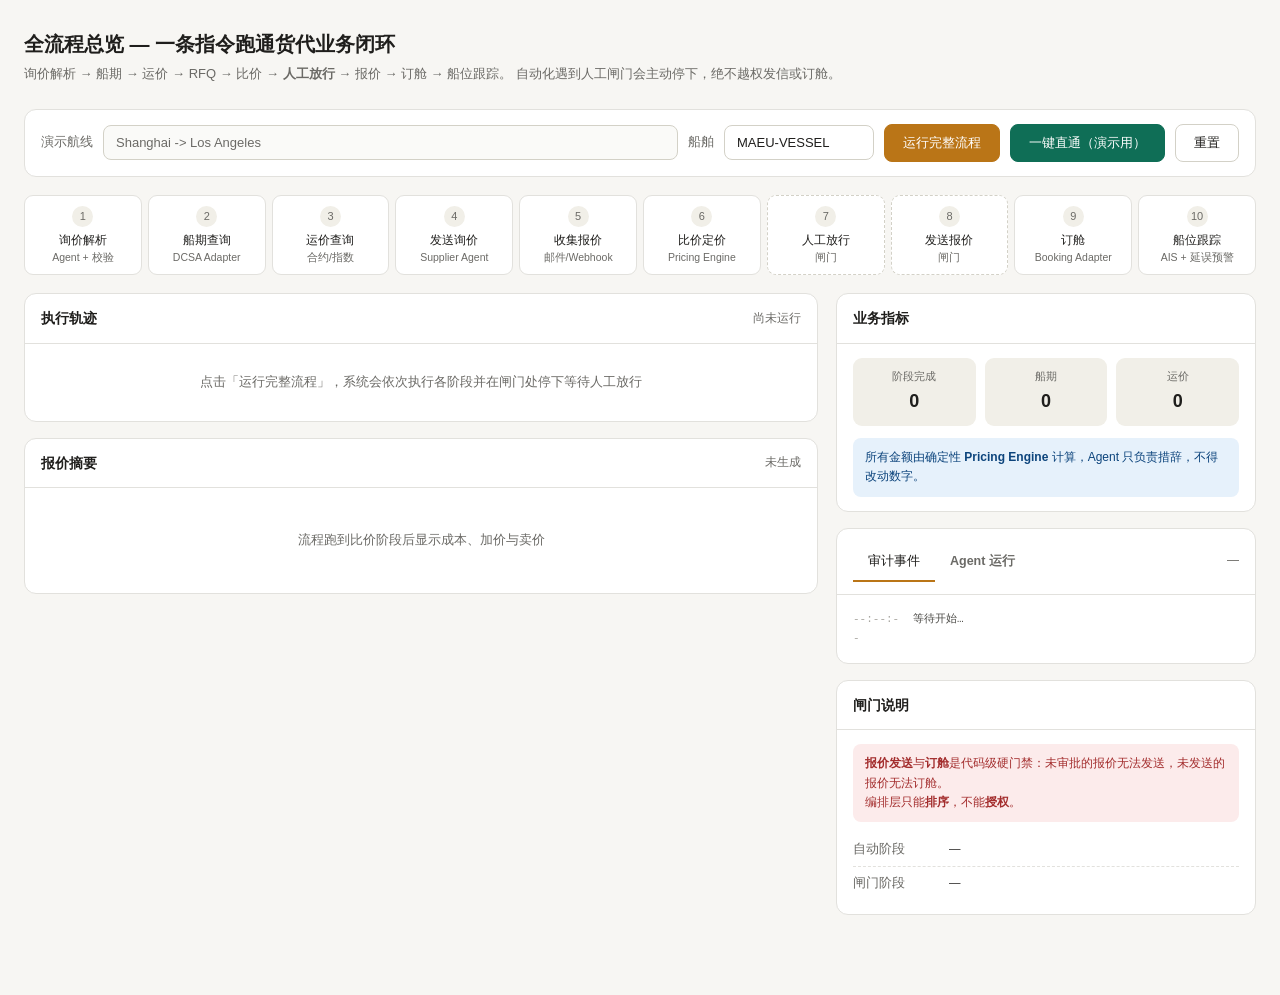
==== demo_client/overview.html @ 9f76ac82 "feat: production-grade multi-agent freight forwarding platform (v1.0.0-rc2) International freight fo" ====
<!doctype html>
<html lang="zh-CN">
<head>
<meta charset="utf-8">
<meta name="viewport" content="width=device-width, initial-scale=1">
<title>全流程总览 — AI Freight Forwarder</title>
<style>
:root{
  --bg:#F7F6F3; --panel:#FFFFFF; --ink:#1F1E1C; --muted:#6B6A66;
  --line:#E2E1DD; --line2:#D3D1C7;
  --amber:#BA7517; --amber-bg:#FAEEDA; --amber-ink:#854F0B;
  --blue:#185FA5; --blue-bg:#E6F1FB; --blue-ink:#0C447C;
  --teal:#0F6E56; --teal-bg:#E1F5EE; --teal-ink:#0F6E56;
  --red:#A32D2D; --red-bg:#FCEBEB;
  --gray-bg:#F1EFE8;
}
*{box-sizing:border-box}
body{margin:0;background:var(--bg);color:var(--ink);
  font-family:-apple-system,BlinkMacSystemFont,"Segoe UI","PingFang SC","Hiragino Sans GB","Microsoft YaHei",sans-serif;
  font-size:14px;line-height:1.6;-webkit-font-smoothing:antialiased}
.wrap{max-width:1320px;margin:0 auto;padding:28px 24px 64px}
h1{font-size:20px;font-weight:600;margin:0 0 4px}
.sub{color:var(--muted);font-size:13px;margin-bottom:24px}
.bar{display:flex;gap:10px;align-items:center;flex-wrap:wrap;background:var(--panel);
  border:1px solid var(--line);border-radius:12px;padding:14px 16px;margin-bottom:18px}
.bar label{font-size:13px;color:var(--muted)}
input,select{padding:9px 12px;border:1px solid var(--line2);border-radius:8px;
  font-size:13px;font-family:inherit;background:#fff;color:var(--ink)}
input.lane{min-width:230px;flex:1}
button{padding:9px 18px;border-radius:8px;border:1px solid var(--line2);background:#fff;
  color:var(--ink);font-size:13px;font-family:inherit;cursor:pointer;transition:.15s}
button:hover:not(:disabled){border-color:var(--ink);background:#FAFAF8}
button.primary{background:var(--amber);border-color:var(--amber);color:#fff;font-weight:500}
button.primary:hover:not(:disabled){background:#9E6313}
button.go{background:var(--teal);border-color:var(--teal);color:#fff;font-weight:500}
button.go:hover:not(:disabled){background:#0B5A46}
button:disabled{opacity:.4;cursor:not-allowed}

/* pipeline rail */
.rail{display:grid;grid-template-columns:repeat(10,1fr);gap:6px;margin-bottom:18px}
@media(max-width:1200px){.rail{grid-template-columns:repeat(5,1fr)}}
@media(max-width:640px){.rail{grid-template-columns:repeat(2,1fr)}}
.step{background:var(--panel);border:1px solid var(--line);border-radius:9px;padding:10px 7px;text-align:center;
  position:relative;transition:.25s;min-height:76px}
.step .n{width:21px;height:21px;border-radius:50%;background:var(--gray-bg);color:var(--muted);
  display:flex;align-items:center;justify-content:center;font-size:11px;margin:0 auto 6px;transition:.25s}
.step .t{font-size:11.5px;font-weight:500;line-height:1.3}
.step .d{font-size:10.5px;color:var(--muted);margin-top:3px;line-height:1.3}
.step.done{border-color:var(--teal)}
.step.done .n{background:var(--teal);color:#fff}
.step.done .t{color:var(--teal-ink)}
.step.active{border-color:var(--amber);background:var(--amber-bg);box-shadow:0 0 0 2px var(--amber-bg)}
.step.active .n{background:var(--amber);color:#fff}
.step.active .t{color:var(--amber-ink)}
.step.gate{border-style:dashed;border-color:var(--line2)}
.step.gate.active{border-color:var(--amber);border-style:dashed}
.step.failed{border-color:var(--red);background:var(--red-bg)}
.step.failed .n{background:var(--red);color:#fff}
.step.failed .t{color:var(--red)}

.grid{display:grid;grid-template-columns:1fr 420px;gap:18px;align-items:start}
@media(max-width:1060px){.grid{grid-template-columns:1fr}}
.card{background:var(--panel);border:1px solid var(--line);border-radius:12px;margin-bottom:16px;overflow:hidden}
.card h2{font-size:14px;font-weight:600;margin:0;padding:13px 16px;border-bottom:1px solid var(--line);
  display:flex;justify-content:space-between;align-items:center}
.card h2 .cnt{font-size:12px;color:var(--muted);font-weight:400}
.card .body{padding:14px 16px}
.empty{color:var(--muted);font-size:13px;text-align:center;padding:28px 12px}

/* stage trace rows */
.srow{display:flex;gap:11px;padding:10px 16px;border-bottom:1px solid var(--line);align-items:flex-start;
  animation:fade .3s ease}
.srow:last-child{border-bottom:none}
@keyframes fade{from{opacity:0;transform:translateY(-3px)}to{opacity:1;transform:none}}
.badge{width:20px;height:20px;border-radius:50%;flex:0 0 20px;display:flex;align-items:center;
  justify-content:center;font-size:11px;font-weight:600;margin-top:1px}
.b-ok{background:var(--teal-bg);color:var(--teal-ink)}
.b-wait{background:var(--amber-bg);color:var(--amber-ink)}
.b-fail{background:var(--red-bg);color:var(--red)}
.b-skip{background:var(--gray-bg);color:var(--muted)}
.b-run{background:var(--blue-bg);color:var(--blue-ink)}
.smain{flex:1;min-width:0}
.snm{font-size:13px;font-weight:500;display:flex;align-items:center;gap:7px;flex-wrap:wrap}
.sdetail{font-size:12px;color:var(--muted);margin-top:1px}
.sout{font-family:ui-monospace,Menlo,Consolas,monospace;font-size:11px;color:#4A4945;
  margin-top:5px;line-height:1.65;word-break:break-all}
.sout b{color:var(--ink);font-weight:500}
.pill{font-size:10.5px;padding:1px 6px;border-radius:5px;background:var(--gray-bg);color:var(--muted);font-weight:400}
.pill.ocean{background:var(--blue-bg);color:var(--blue-ink)}
.pill.gate{background:var(--amber-bg);color:var(--amber-ink)}

/* gate callout */
.gatebox{background:var(--amber-bg);border:1px solid var(--amber);border-radius:10px;padding:14px 16px;margin:0 16px 16px}
.gatebox .gt{font-size:13px;font-weight:600;color:var(--amber-ink);margin-bottom:6px}
.gatebox .gb{font-size:12.5px;color:var(--amber-ink);line-height:1.7}
.gatebox .gacts{display:flex;gap:8px;margin-top:12px;flex-wrap:wrap}
.gatebox .gacts button{flex:1;min-width:130px}

.note{font-size:12px;padding:10px 12px;border-radius:8px;line-height:1.6}
.note.warn{background:var(--red-bg);color:var(--red)}
.note.ok{background:var(--teal-bg);color:var(--teal-ink)}
.note.info{background:var(--blue-bg);color:var(--blue-ink)}

/* cost summary */
.kv{display:flex;justify-content:space-between;gap:12px;padding:6px 0;font-size:13px;
  border-bottom:1px dashed var(--line)}
.kv:last-child{border-bottom:none}
.kv .k{color:var(--muted);flex:0 0 84px}
.kv .v{text-align:right;flex:1;word-break:break-all}
.kv .v big{font-size:16px;font-weight:600}
.metrics{display:grid;grid-template-columns:repeat(3,1fr);gap:9px}
.m{background:var(--gray-bg);border-radius:9px;padding:10px 8px;text-align:center}
.m .lab{font-size:11px;color:var(--muted)}
.m .num{font-size:18px;font-weight:600;margin-top:2px}

/* audit / agent log */
.log{font-family:ui-monospace,Menlo,Consolas,monospace;font-size:11px;line-height:1.75;
  max-height:320px;overflow:auto;color:#4A4945}
.log div{display:flex;gap:8px;padding:1px 0}
.log .tm{color:#A8A6A0;flex:0 0 52px}
.log .ev{flex:0 0 auto}
.log .ob{color:#8A8880;word-break:break-all}
.spin{display:inline-block;width:11px;height:11px;border:1.6px solid var(--line2);
  border-top-color:var(--amber);border-radius:50%;animation:sp .7s linear infinite;vertical-align:-1px;margin-right:6px}
@keyframes sp{to{transform:rotate(360deg)}}
.tabs{display:flex;gap:0;border-bottom:1px solid var(--line)}
.tab{padding:9px 15px;font-size:12.5px;color:var(--muted);cursor:pointer;border-bottom:2px solid transparent;margin-bottom:-1px}
.tab.on{color:var(--ink);border-bottom-color:var(--amber);font-weight:500}
</style>
</head>
<body>
<div class="wrap">
  <h1>全流程总览 — 一条指令跑通货代业务闭环</h1>
  <div class="sub">询价解析 → 船期 → 运价 → RFQ → 比价 → <b>人工放行</b> → 报价 → 订舱 → 船位跟踪。
    自动化遇到人工闸门会主动停下，绝不越权发信或订舱。</div>

  <div class="bar">
    <label>演示航线</label>
    <input class="lane" id="lane" value="Shanghai -> Los Angeles" readonly style="background:#FAFAF8;color:var(--muted)">
    <label>船舶</label>
    <input id="vessel" value="MAEU-VESSEL" style="width:150px">
    <button class="primary" id="btnRun" onclick="runPipeline()">运行完整流程</button>
    <button class="go" id="btnAuto" onclick="runPipeline(true)">一键直通（演示用）</button>
    <button id="btnReset" onclick="reset()">重置</button>
  </div>

  <div class="rail" id="rail"></div>

  <div class="grid">
    <div>
      <div class="card">
        <h2>执行轨迹 <span class="cnt" id="cntTrace">尚未运行</span></h2>
        <div id="trace"><div class="empty">点击「运行完整流程」，系统会依次执行各阶段并在闸门处停下等待人工放行</div></div>
        <div id="gatebox"></div>
      </div>

      <div class="card">
        <h2>报价摘要 <span class="cnt" id="cntQuote">未生成</span></h2>
        <div class="body" id="quote"><div class="empty">流程跑到比价阶段后显示成本、加价与卖价</div></div>
      </div>
    </div>

    <div>
      <div class="card">
        <h2>业务指标</h2>
        <div class="body">
          <div class="metrics">
            <div class="m"><div class="lab">阶段完成</div><div class="num" id="mDone">0</div></div>
            <div class="m"><div class="lab">船期</div><div class="num" id="mSched">0</div></div>
            <div class="m"><div class="lab">运价</div><div class="num" id="mRate">0</div></div>
          </div>
          <div class="note info" style="margin-top:12px">
            所有金额由确定性 <b>Pricing Engine</b> 计算，Agent 只负责措辞，不得改动数字。
          </div>
        </div>
      </div>

      <div class="card">
        <h2>
          <span class="tabs" style="border:none">
            <span class="tab on" id="tabAudit" onclick="switchTab('audit')">审计事件</span>
            <span class="tab" id="tabAgent" onclick="switchTab('agent')">Agent 运行</span>
          </span>
          <span class="cnt" id="cntLog">—</span>
        </h2>
        <div class="body"><div class="log" id="log"><div><span class="tm">--:--:--</span><span>等待开始…</span></div></div></div>
      </div>

      <div class="card">
        <h2>闸门说明</h2>
        <div class="body">
          <div class="note warn">
            <b>报价发送</b>与<b>订舱</b>是代码级硬门禁：未审批的报价无法发送，未发送的报价无法订舱。<br>
            编排层只能<b>排序</b>，不能<b>授权</b>。
          </div>
          <div style="margin-top:11px">
            <div class="kv"><span class="k">自动阶段</span><span class="v" style="text-align:left;font-size:11.5px" id="autoList">—</span></div>
            <div class="kv"><span class="k">闸门阶段</span><span class="v" style="text-align:left;font-size:11.5px" id="gateList">—</span></div>
          </div>
        </div>
      </div>
    </div>
  </div>
</div>

<script>
const H={'Content-Type':'application/json','X-Demo-User':'sales001','X-Demo-Tenant':'tenant-demo'};

/* Stage metadata is the UI contract. The keys must match orchestrator.STAGES. */
const STAGE_META={
  parse:          {t:'询价解析', d:'Agent + 校验'},
  schedules:      {t:'船期查询', d:'DCSA Adapter'},
  rates:          {t:'运价查询', d:'合约/指数'},
  rfq:            {t:'发送询价', d:'Supplier Agent'},
  supplier_quotes:{t:'收集报价', d:'邮件/Webhook'},
  optimize:       {t:'比价定价', d:'Pricing Engine'},
  hitl_review:    {t:'人工放行', d:'闸门', gate:true},
  quote_send:     {t:'发送报价', d:'闸门', gate:true},
  booking:        {t:'订舱', d:'Booking Adapter'},
  vessel_tracking:{t:'船位跟踪', d:'AIS + 延误预警'}
};
const STAGES=Object.keys(STAGE_META);

let state={inquiry_id:null, stages:{}, pending:null, logTab:'audit', busy:false};

function ts(){const d=new Date();return d.toTimeString().slice(0,8)}
function esc(s){return String(s==null?'':s).replace(/[&<>"]/g,c=>({'&':'&amp;','<':'&lt;','>':'&gt;','"':'&quot;'}[c]))}
function sleep(ms){return new Promise(r=>setTimeout(r,ms))}

function buildRail(){
  document.getElementById('rail').innerHTML=STAGES.map((s,i)=>{
    const m=STAGE_META[s];
    return `<div class="step${m.gate?' gate':''}" id="st_${s}">
      <div class="n">${i+1}</div><div class="t">${m.t}</div><div class="d">${m.d}</div></div>`;
  }).join('');
}
function setStage(stage,cls){
  const el=document.getElementById('st_'+stage);
  if(!el)return;
  el.className='step'+(STAGE_META[stage].gate?' gate':'')+(cls?' '+cls:'');
}
function log(msg,cls){
  const el=document.getElementById('log');
  const d=document.createElement('div');
  d.innerHTML=`<span class="tm">${ts()}</span><span${cls?` style="color:${cls}"`:''}>${msg}</span>`;
  el.appendChild(d); el.scrollTop=el.scrollHeight;
}
function clearLog(){document.getElementById('log').innerHTML=''}

function reset(){
  state={inquiry_id:null,stages:{},pending:null,logTab:state.logTab,busy:false};
  buildRail();
  document.getElementById('trace').innerHTML='<div class="empty">点击「运行完整流程」，系统会依次执行各阶段并在闸门处停下等待人工放行</div>';
  document.getElementById('gatebox').innerHTML='';
  document.getElementById('quote').innerHTML='<div class="empty">流程跑到比价阶段后显示成本、加价与卖价</div>';
  document.getElementById('cntTrace').textContent='尚未运行';
  document.getElementById('cntQuote').textContent='未生成';
  ['mDone','mSched','mRate'].forEach(id=>document.getElementById(id).textContent='0');
  clearLog();
}

/* ---- rendering of the trace ---- */
function badge(st){
  const m={ok:['b-ok','✓'],waiting_approval:['b-wait','⏸'],failed:['b-fail','✕'],skipped:['b-skip','–']};
  const [c,g]=m[st]||['b-run','•'];
  return `<div class="badge ${c}">${g}</div>`;
}
function outputLines(out){
  if(!out)return '';
  const keys=Object.keys(out).filter(k=>k!=='resume_hint'&&k!=='missing_fields');
  if(!keys.length)return '';
  return `<div class="sout">${keys.map(k=>{
    let v=out[k];
    if(v===null||v===undefined)return '';
    if(Array.isArray(v))v=v.length>6?v.slice(0,6).join(', ')+' …':v.join(', ');
    if(typeof v==='object')v=JSON.stringify(v);
    return `<b>${esc(k)}</b> = ${esc(v)}`;
  }).filter(Boolean).join(' &nbsp;·&nbsp; ')}</div>`;
}
function renderTrace(trace){
  const el=document.getElementById('trace');
  el.innerHTML=trace.map(s=>{
    const m=STAGE_META[s.stage]||{t:s.stage,d:''};
    const g=m.gate?'<span class="pill gate">闸门</span>':'';
    const ocean=s.stage==='vessel_tracking'?'<span class="pill ocean">AIS</span>':'';
    return `<div class="srow">${badge(s.status)}
      <div class="smain">
        <div class="snm">${esc(m.t)} <span style="color:#B5B3AD;font-weight:400">${esc(s.stage)}</span>${g}${ocean}</div>
        <div class="sdetail">${esc(s.detail||'')}</div>
        ${outputLines(s.outputs)}
      </div></div>`;
  }).join('');
}

/* ---- run the pipeline ---- */
async function runPipeline(auto){
  if(state.busy)return;
  state.busy=true;
  const b1=document.getElementById('btnRun'), b2=document.getElementById('btnAuto');
  b1.disabled=b2.disabled=true; b1.innerHTML='<span class="spin"></span>运行中';
  reset(); state.busy=true;
  clearLog();
  log('① 创建询价（模拟客户来信）…');
  try{
    const inq=await createInquiry();
    state.inquiry_id=inq;
    log(`询价已创建：${inq}`,'#0F6E56');
    if(auto)log('提示：一键直通会跳过人工审批，仅用于演示','#BA7517');

    await animateThrough();

    const r=await fetch('/api/v1/orchestrate/run',{method:'POST',headers:H,
      body:JSON.stringify({inquiry_id:inq,auto_approve:!!auto,vessel_name:vesselName()})});
    const j=await r.json();
    if(!r.ok)throw new Error(shortErr(j.detail));
    applyRun(j);
    await loadLogs();
  }catch(e){
    log('运行失败：'+e.message,'#A32D2D');
  }finally{
    state.busy=false;
    b1.disabled=b2.disabled=false; b1.textContent='运行完整流程';
  }
}

function vesselName(){return (document.getElementById('vessel').value||'').trim()||null}

async function createInquiry(){
  const r=await fetch('/api/v1/messages/inbound',{method:'POST',headers:H,body:JSON.stringify({
    external_message_id:'demo-'+Date.now(),
    sender_email:'buyer@acme-import.com',
    subject:'Ocean freight quotation request',
    body:'We need 1x40HQ from Shanghai to Los Angeles, ETD 2026-09-25, commodity furniture.'
  })});
  const j=await r.json();
  if(!r.ok)throw new Error(shortErr(j.detail));
  // Demo body is fixed and always complete; patch defensively for incomplete parses.
  if((j.missing_fields||[]).length){
    await fetch(`/api/v1/inquiries/${j.inquiry_id}`,{method:'PATCH',headers:H,
      body:JSON.stringify({etd:'2026-09-25'})});
    log(`补全缺失字段：${j.missing_fields.join('、')}`);
  }
  return j.inquiry_id;
}

/* Light animation: the real work happens in one backend call, but showing stages
   progressing makes it legible. Never shows a stage as done before it actually is —
   the authoritative state always comes from the trace. */
async function animateThrough(){
  for(const s of STAGES.slice(0,6)){
    setStage(s,'active'); log(`执行 ${STAGE_META[s].t} …`);
    await sleep(230);
  }
}

function applyRun(run){
  const trace=run.trace||[];
  // Reset every stage, then paint the truth from the trace.
  STAGES.forEach(s=>setStage(s,null));
  trace.forEach(s=>{
    setStage(s.stage,s.status==='ok'?'done':(s.status==='waiting_approval'?'active':(s.status==='failed'?'failed':null)));
  });
  renderTrace(trace);

  const done=trace.filter(s=>s.status==='ok').length;
  document.getElementById('mDone').textContent=done;
  document.getElementById('cntTrace').textContent=`${done} / ${STAGES.length} 阶段完成`;

  // metric extraction from stage outputs
  const sch=trace.find(s=>s.stage==='schedules');
  const rt=trace.find(s=>s.stage==='rates');
  if(sch)document.getElementById('mSched').textContent=sch.outputs.schedule_count||0;
  if(rt)document.getElementById('mRate').textContent=rt.outputs.rate_count||0;

  renderQuote(trace);
  renderGate(run);

  if(run.status==='completed')log('流程完成：报价已发送、订舱已确认、船位已跟踪','#0F6E56');
  else if(run.status==='waiting_approval')log('流程已停在人工闸门，等待放行','#BA7517');
  else if(run.status==='failed')log('流程中止：'+(run.pending&&run.pending.reason||'业务规则拒绝'),'#A32D2D');
}

function renderQuote(trace){
  const opt=trace.find(s=>s.stage==='optimize');
  const box=document.getElementById('quote');
  if(!opt||!opt.outputs.quote_id){
    box.innerHTML='<div class="empty">流程跑到比价阶段后显示成本、加价与卖价</div>';return;
  }
  const o=opt.outputs;
  const margin=o.sell_amount-o.cost_amount;
  const pct=o.cost_amount?((margin/o.cost_amount)*100).toFixed(1):'0';
  document.getElementById('cntQuote').textContent=o.quote_id;
  box.innerHTML=`
    <div class="kv"><span class="k">报价单</span><span class="v">${esc(o.quote_id)}</span></div>
    <div class="kv"><span class="k">选中供应商报价</span><span class="v">${esc(o.supplier_quote_id||'—')}</span></div>
    <div class="kv"><span class="k">成本</span><span class="v">USD ${fmt(o.cost_amount)}</span></div>
    <div class="kv"><span class="k">加价</span><span class="v">USD ${fmt(margin)} <span style="color:#6B6A66">(${pct}%)</span></span></div>
    <div class="kv"><span class="k">卖价</span><span class="v"><big>USD ${fmt(o.sell_amount)}</big></span></div>
    <div class="note info" style="margin-top:11px">
      比价规则：总成本 + 航程惩罚 − 免箱期奖励 − 可靠性奖励，取最优解后按
      <b>max(最低毛利, 成本×毛利率)</b> 加价。全流程无模型参与金额计算。
    </div>`;
}
function fmt(n){return Number(n||0).toLocaleString('en-US',{minimumFractionDigits:2,maximumFractionDigits:2})}

function renderGate(run){
  const box=document.getElementById('gatebox');
  if(run.status!=='waiting_approval'||!run.pending||!run.pending.quote_id){box.innerHTML='';return}
  const p=run.pending;
  if(p.missing_fields){
    box.innerHTML=`<div class="gatebox">
      <div class="gt">⏸ 停在解析阶段：询价信息不完整</div>
      <div class="gb">缺少：<b>${esc(p.missing_fields.join('、'))}</b><br>
        系统不会猜测缺失信息，而是生成追问消息返回客户。</div></div>`;
    return;
  }
  box.innerHTML=`<div class="gatebox">
    <div class="gt">⏸ 停在人工闸门：报价待审批</div>
    <div class="gb">
      报价单 <b>${esc(p.quote_id)}</b><br>
      成本 USD ${fmt(p.cost_amount)} → 卖价 <b>USD ${fmt(p.sell_amount)}</b>
      （毛利 USD ${fmt(p.margin_amount)}）<br>
      <span style="display:block;margin-top:6px">
        此时报价<b>尚未发送给客户</b>。未审批的报价在代码层无法发送——这正是需要人来决定的地方：价格是否可接受、客户是否值得这张单。</span>
    </div>
    <div class="gacts">
      <button class="go" onclick="approve('${p.quote_id}')">批准并继续</button>
      <button onclick="reject('${p.quote_id}')">驳回</button>
    </div></div>`;
}

async function approve(quoteId){
  try{
    log('人工批准报价 '+quoteId);
    const r1=await fetch(`/api/v1/quotes/${quoteId}/review`,{method:'POST',headers:H,
      body:JSON.stringify({action:'approve',comment:'演示审批'})});
    if(!r1.ok)throw new Error(shortErr((await r1.json()).detail));
    setStage('hitl_review','done'); setStage('quote_send','active'); setStage('booking','active'); setStage('vessel_tracking','active');
    log('审批通过，继续执行发送 → 订舱 → 船位跟踪');
    const r2=await fetch('/api/v1/orchestrate/continue',{method:'POST',headers:H,
      body:JSON.stringify({quote_id:quoteId,vessel_name:vesselName()})});
    const j=await r2.json();
    if(!r2.ok)throw new Error(shortErr(j.detail));
    applyRun(j);
    await loadLogs();
  }catch(e){
    log('操作失败：'+e.message,'#A32D2D');
  }
}
async function reject(quoteId){
  try{
    const r=await fetch(`/api/v1/quotes/${quoteId}/review`,{method:'POST',headers:H,
      body:JSON.stringify({action:'reject',comment:'演示驳回'})});
    if(!r.ok)throw new Error(shortErr((await r.json()).detail));
    setStage('hitl_review','failed');
    log('报价已驳回，流程终止，不会发送给客户','#A32D2D');
    document.getElementById('gatebox').innerHTML=
      '<div class="gatebox"><div class="gt">✕ 已驳回</div><div class="gb">报价未发送，流程终止。客户不会收到任何消息。</div></div>';
    await loadLogs();
  }catch(e){log('操作失败：'+e.message,'#A32D2D')}
}

/* ---- audit / agent logs ---- */
function switchTab(t){
  state.logTab=t;
  document.getElementById('tabAudit').classList.toggle('on',t==='audit');
  document.getElementById('tabAgent').classList.toggle('on',t==='agent');
  loadLogs();
}
async function loadLogs(){
  if(!state.inquiry_id)return;
  try{
    if(state.logTab==='agent'){
      const r=await fetch('/api/v1/dashboard',{headers:H});
      const j=await r.json();
      clearLog();
      log(`Agent 运行记录总数：${j.agent_runs}`,`#185FA5`);
      log(`审计事件总数：${j.audit_events}`);
      log(`询价 ${j.inquiries} · 供应商报价 ${j.supplier_quotes} · 客户报价 ${j.customer_quotes}`);
      log(`订舱 ${j.bookings} · 跟踪事件 ${j.tracking_events}`);
    }else{
      const r=await fetch(`/api/v1/orchestrate/status/${state.inquiry_id}`,{headers:H});
      const j=await r.json();
      if(!r.ok)throw new Error(shortErr(j.detail));
      clearLog();
      log(`询价状态：${j.status}`,`#185FA5`);
      log(`RFQ：${j.rfq_id||'—'}`);
      log(`报价单：${j.quote_id||'—'}（${j.quote_status||'—'}）`);
      log(`订舱：${j.booking_id||'—'}`);
      log(j.waiting_on?`当前等待：${j.waiting_on}`:'当前无阻塞','#0F6E56');
    }
    document.getElementById('cntLog').textContent=state.logTab==='agent'?'汇总':'实时';
  }catch(e){log('日志加载失败：'+e.message,'#A32D2D')}
}

function shortErr(d){
  if(!d)return '未知错误';
  if(typeof d==='string')return d;
  return Array.isArray(d)?d.map(x=>x.msg||JSON.stringify(x)).join('; '):JSON.stringify(d);
}

/* ---- boot ---- */
async function boot(){
  buildRail();
  try{
    const r=await fetch('/api/v1/orchestrate/stages',{headers:H});
    const j=await r.json();
    document.getElementById('autoList').textContent=(j.auto||[]).map(s=>(STAGE_META[s]||{}).t||s).join(' · ');
    document.getElementById('gateList').textContent=(j.gated||[]).map(s=>(STAGE_META[s]||{}).t||s).join(' · ');
  }catch(e){/* stage list is decorative; the rail is already built locally */}
}
boot();
</script>
</body>
</html>
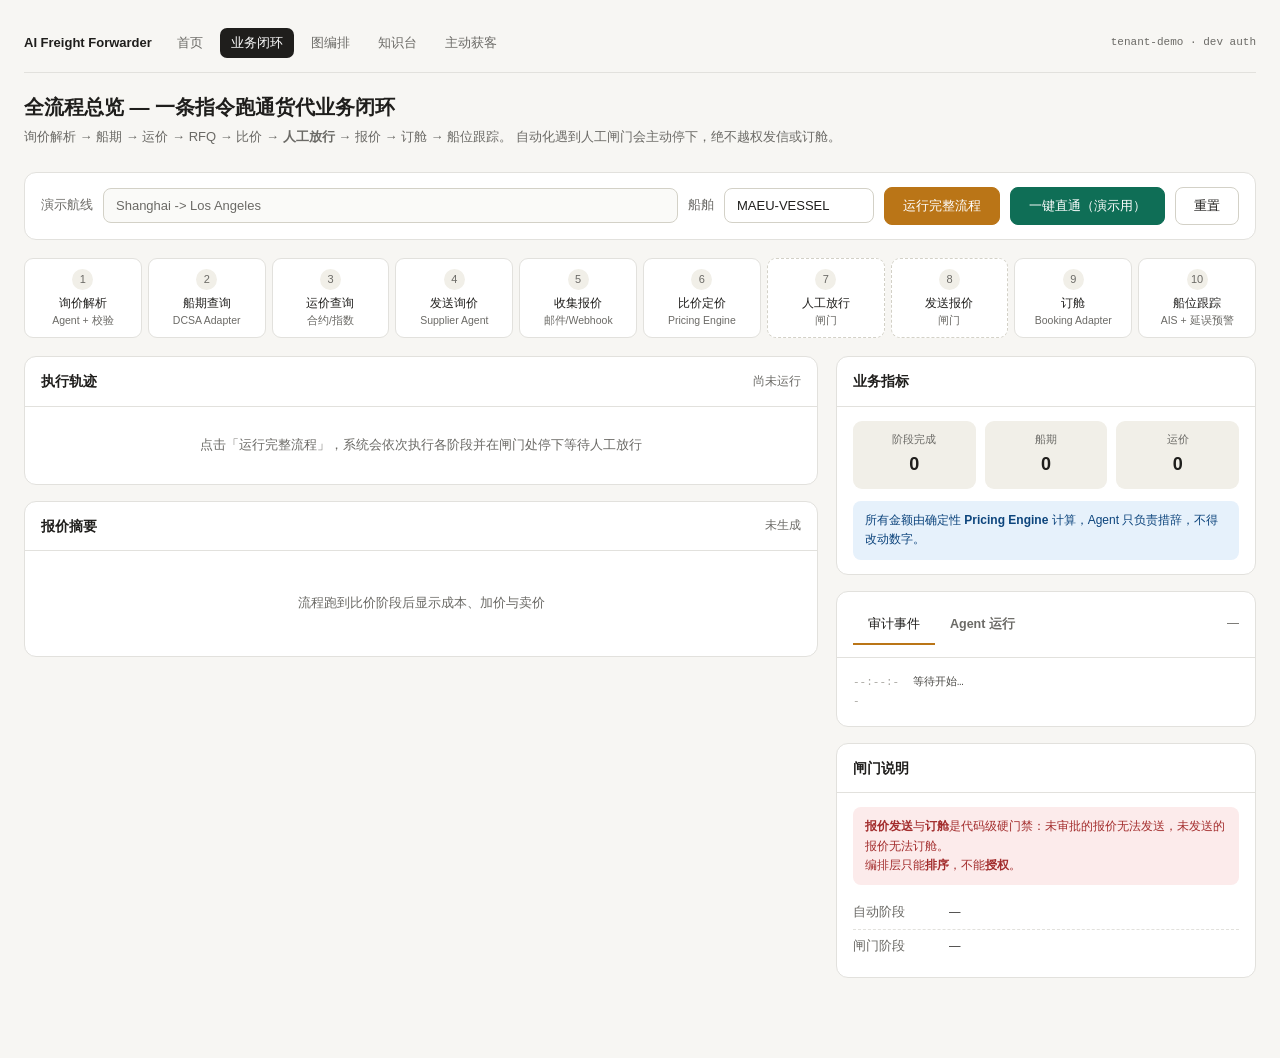
==== commit b0b02e37: "feat(ui): make the v2 capabilities visible, and prove the pages actually run The backend grew four c" ====
--- a/demo_client/overview.html
+++ b/demo_client/overview.html
@@ -126,10 +126,31 @@
 .tabs{display:flex;gap:0;border-bottom:1px solid var(--line)}
 .tab{padding:9px 15px;font-size:12.5px;color:var(--muted);cursor:pointer;border-bottom:2px solid transparent;margin-bottom:-1px}
 .tab.on{color:var(--ink);border-bottom-color:var(--amber);font-weight:500}
+
+/* top navigation — shared with theme.css so the four demo pages read as one product */
+.topnav{display:flex;gap:6px;align-items:center;flex-wrap:wrap;margin-bottom:18px;
+  padding-bottom:14px;border-bottom:1px solid var(--line)}
+.topnav .brand{font-size:13px;font-weight:600;margin-right:8px;color:var(--ink)}
+.topnav a{padding:5px 11px;border-radius:7px;font-size:12.5px;color:var(--muted);text-decoration:none}
+.topnav a:hover{background:var(--gray-bg);color:var(--ink)}
+.topnav a.on{background:var(--ink);color:#fff}
+.topnav .spacer{flex:1}
+.topnav .env{font-size:11px;color:var(--muted);font-family:ui-monospace,Menlo,Consolas,monospace}
 </style>
 </head>
 <body>
 <div class="wrap">
+
+  <nav class="topnav">
+    <span class="brand">AI Freight Forwarder</span>
+    <a href="index.html">首页</a>
+    <a href="overview.html" class="on">业务闭环</a>
+    <a href="graph.html">图编排</a>
+    <a href="knowledge.html">知识台</a>
+    <a href="prospecting.html">主动获客</a>
+    <span class="spacer"></span>
+    <span class="env">tenant-demo · dev auth</span>
+  </nav>
   <h1>全流程总览 — 一条指令跑通货代业务闭环</h1>
   <div class="sub">询价解析 → 船期 → 运价 → RFQ → 比价 → <b>人工放行</b> → 报价 → 订舱 → 船位跟踪。
     自动化遇到人工闸门会主动停下，绝不越权发信或订舱。</div>
